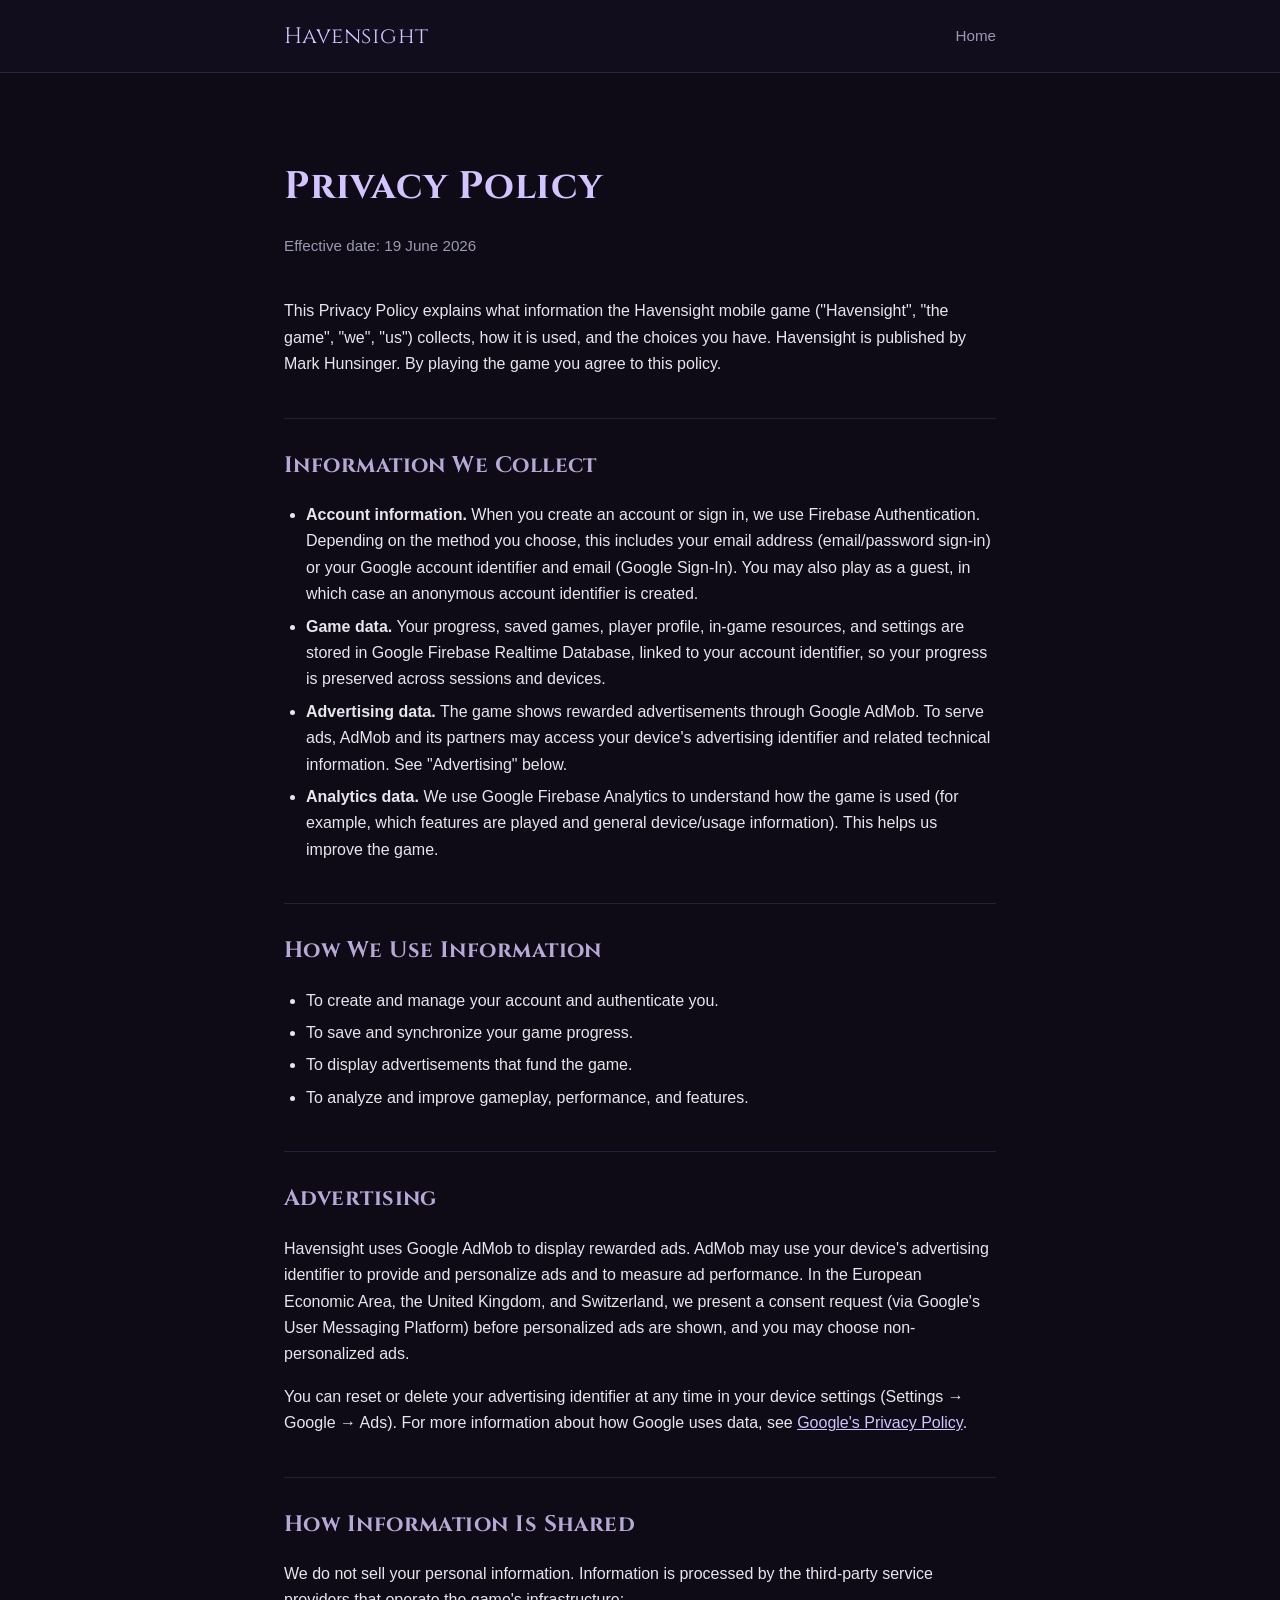
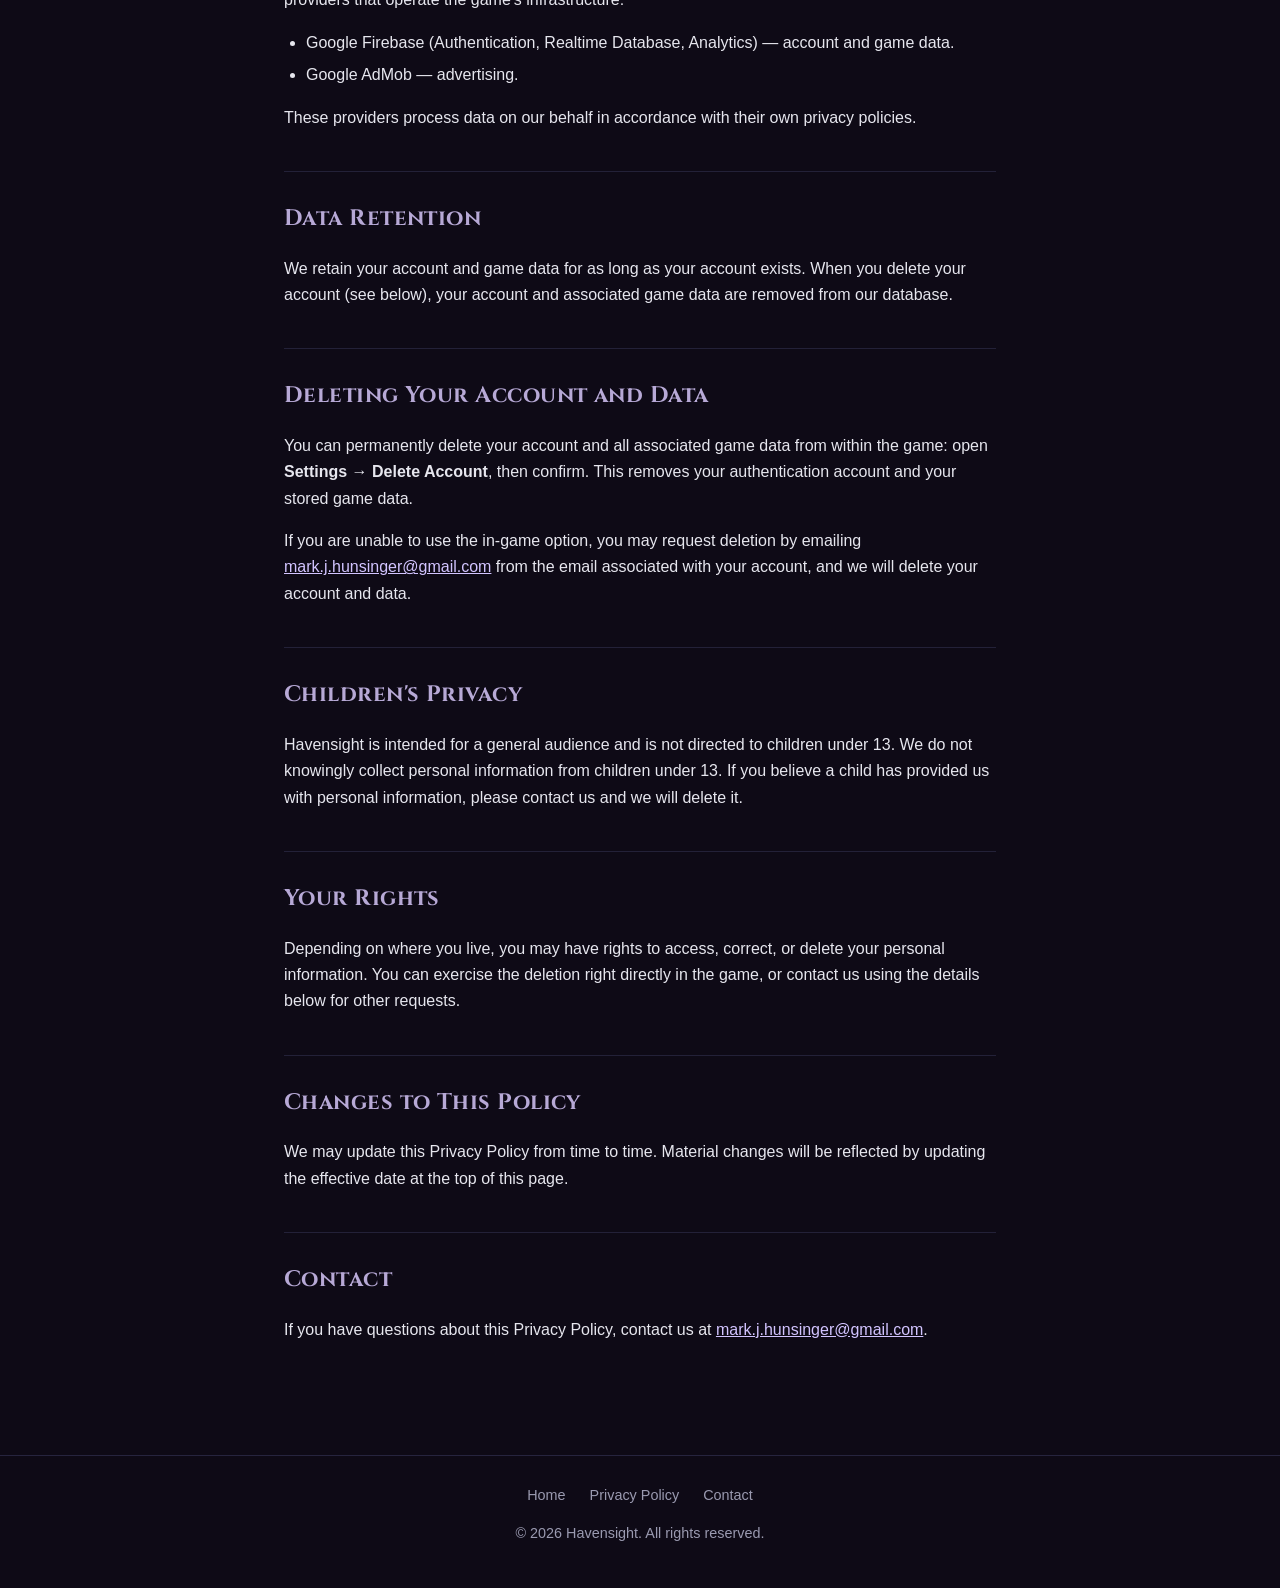
==== privacy.html @ 64c5741b "feat: Havensight landing page + privacy policy" ====
<!DOCTYPE html>
<html lang="en">
<head>
  <meta charset="utf-8">
  <meta name="viewport" content="width=device-width, initial-scale=1">
  <title>Privacy Policy — Havensight</title>
  <meta name="description" content="Privacy Policy for the Havensight Android game.">
  <link rel="preconnect" href="https://fonts.googleapis.com">
  <link rel="preconnect" href="https://fonts.gstatic.com" crossorigin>
  <link href="https://fonts.googleapis.com/css2?family=Cinzel:wght@500;600&display=swap" rel="stylesheet">
  <link rel="stylesheet" href="style.css">
</head>
<body>
  <header class="site-header">
    <div class="wrap">
      <a class="brand" href="index.html">Havensight</a>
      <nav class="nav">
        <a href="index.html">Home</a>
      </nav>
    </div>
  </header>

  <main class="content">
    <div class="wrap">
      <h1>Privacy Policy</h1>
      <p class="effective">Effective date: 19 June 2026</p>

      <p>This Privacy Policy explains what information the Havensight mobile game
      ("Havensight", "the game", "we", "us") collects, how it is used, and the
      choices you have. Havensight is published by Mark Hunsinger. By playing the
      game you agree to this policy.</p>

      <h2>Information We Collect</h2>
      <ul>
        <li><strong>Account information.</strong> When you create an account or
        sign in, we use Firebase Authentication. Depending on the method you
        choose, this includes your email address (email/password sign-in) or your
        Google account identifier and email (Google Sign-In). You may also play as
        a guest, in which case an anonymous account identifier is created.</li>
        <li><strong>Game data.</strong> Your progress, saved games, player profile,
        in-game resources, and settings are stored in Google Firebase Realtime
        Database, linked to your account identifier, so your progress is preserved
        across sessions and devices.</li>
        <li><strong>Advertising data.</strong> The game shows rewarded advertisements
        through Google AdMob. To serve ads, AdMob and its partners may access your
        device's advertising identifier and related technical information. See
        "Advertising" below.</li>
        <li><strong>Analytics data.</strong> We use Google Firebase Analytics to
        understand how the game is used (for example, which features are played and
        general device/usage information). This helps us improve the game.</li>
      </ul>

      <h2>How We Use Information</h2>
      <ul>
        <li>To create and manage your account and authenticate you.</li>
        <li>To save and synchronize your game progress.</li>
        <li>To display advertisements that fund the game.</li>
        <li>To analyze and improve gameplay, performance, and features.</li>
      </ul>

      <h2>Advertising</h2>
      <p>Havensight uses Google AdMob to display rewarded ads. AdMob may use your
      device's advertising identifier to provide and personalize ads and to measure
      ad performance. In the European Economic Area, the United Kingdom, and
      Switzerland, we present a consent request (via Google's User Messaging Platform)
      before personalized ads are shown, and you may choose non-personalized ads.</p>
      <p>You can reset or delete your advertising identifier at any time in your
      device settings (Settings &rarr; Google &rarr; Ads). For more information about
      how Google uses data, see
      <a href="https://policies.google.com/privacy" target="_blank" rel="noopener">Google's Privacy Policy</a>.</p>

      <h2>How Information Is Shared</h2>
      <p>We do not sell your personal information. Information is processed by the
      third-party service providers that operate the game's infrastructure:</p>
      <ul>
        <li>Google Firebase (Authentication, Realtime Database, Analytics) — account and game data.</li>
        <li>Google AdMob — advertising.</li>
      </ul>
      <p>These providers process data on our behalf in accordance with their own
      privacy policies.</p>

      <h2>Data Retention</h2>
      <p>We retain your account and game data for as long as your account exists.
      When you delete your account (see below), your account and associated game
      data are removed from our database.</p>

      <h2>Deleting Your Account and Data</h2>
      <p>You can permanently delete your account and all associated game data from
      within the game: open <strong>Settings &rarr; Delete Account</strong>, then
      confirm. This removes your authentication account and your stored game data.</p>
      <p>If you are unable to use the in-game option, you may request deletion by
      emailing <a href="mailto:mark.j.hunsinger@gmail.com">mark.j.hunsinger@gmail.com</a>
      from the email associated with your account, and we will delete your account
      and data.</p>

      <h2>Children's Privacy</h2>
      <p>Havensight is intended for a general audience and is not directed to
      children under 13. We do not knowingly collect personal information from
      children under 13. If you believe a child has provided us with personal
      information, please contact us and we will delete it.</p>

      <h2>Your Rights</h2>
      <p>Depending on where you live, you may have rights to access, correct, or
      delete your personal information. You can exercise the deletion right directly
      in the game, or contact us using the details below for other requests.</p>

      <h2>Changes to This Policy</h2>
      <p>We may update this Privacy Policy from time to time. Material changes will
      be reflected by updating the effective date at the top of this page.</p>

      <h2>Contact</h2>
      <p>If you have questions about this Privacy Policy, contact us at
      <a href="mailto:mark.j.hunsinger@gmail.com">mark.j.hunsinger@gmail.com</a>.</p>
    </div>
  </main>

  <footer class="site-footer">
    <div class="wrap">
      <a href="index.html">Home</a>
      <a href="privacy.html">Privacy Policy</a>
      <a href="mailto:mark.j.hunsinger@gmail.com">Contact</a>
      <p>&copy; 2026 Havensight. All rights reserved.</p>
    </div>
  </footer>
</body>
</html>
---- style.css ----
:root {
  --bg: #0e0a16;
  --panel: #1a1a24;
  --border: #4c4c7a;
  --text: #e6e6ee;
  --muted: #9a9ab0;
  --accent: #b7a9d6;
  --accent-strong: #d2c4ff;
}

* { box-sizing: border-box; }

html { scroll-behavior: smooth; }

body {
  margin: 0;
  background: var(--bg);
  color: var(--text);
  font-family: -apple-system, BlinkMacSystemFont, "Segoe UI", Roboto, Helvetica, Arial, sans-serif;
  line-height: 1.65;
}

h1, h2, h3, .brand {
  font-family: "Cinzel", Georgia, "Times New Roman", serif;
  letter-spacing: 0.02em;
}

a { color: var(--accent-strong); }
a:hover { color: #fff; }

.wrap {
  max-width: 760px;
  margin: 0 auto;
  padding: 0 24px;
}

/* ---- Header / nav ---- */
.site-header {
  border-bottom: 1px solid rgba(76, 76, 122, 0.4);
  background: rgba(20, 16, 34, 0.6);
}
.site-header .wrap {
  display: flex;
  align-items: center;
  justify-content: space-between;
  height: 72px;
}
.brand {
  font-size: 1.4rem;
  color: var(--accent-strong);
  text-decoration: none;
}
.nav a {
  margin-left: 22px;
  text-decoration: none;
  color: var(--muted);
  font-size: 0.95rem;
}
.nav a:hover { color: #fff; }

/* ---- Hero ---- */
.hero {
  text-align: center;
  padding: 96px 0 72px;
}
.hero h1 {
  font-size: 3rem;
  margin: 0 0 12px;
  color: var(--accent-strong);
}
.hero .tagline {
  font-size: 1.25rem;
  color: var(--muted);
  margin: 0 auto 36px;
  max-width: 520px;
}
.btn {
  display: inline-block;
  padding: 14px 34px;
  border-radius: 10px;
  background: linear-gradient(180deg, #5a3fa0, #3a2768);
  border: 1px solid rgba(183, 169, 214, 0.5);
  color: #fff;
  text-decoration: none;
  font-size: 1.05rem;
}
.btn:hover { color: #fff; border-color: var(--accent-strong); }

/* ---- Feature cards ---- */
.features {
  display: grid;
  grid-template-columns: repeat(auto-fit, minmax(200px, 1fr));
  gap: 18px;
  padding: 24px 0 80px;
}
.card {
  background: var(--panel);
  border: 1px solid rgba(76, 76, 122, 0.5);
  border-radius: 16px;
  padding: 26px 22px;
}
.card h3 {
  margin: 0 0 8px;
  font-size: 1.15rem;
  color: var(--accent);
}
.card p { margin: 0; color: var(--muted); font-size: 0.98rem; }

/* ---- Legal / content pages ---- */
.content {
  padding: 56px 0 96px;
}
.content h1 { font-size: 2.4rem; color: var(--accent-strong); margin-bottom: 4px; }
.content .effective { color: var(--muted); font-size: 0.95rem; margin-bottom: 40px; }
.content h2 {
  font-size: 1.4rem;
  color: var(--accent);
  margin-top: 40px;
  border-top: 1px solid rgba(76, 76, 122, 0.35);
  padding-top: 28px;
}
.content ul { padding-left: 22px; }
.content li { margin-bottom: 6px; }

/* ---- Footer ---- */
.site-footer {
  border-top: 1px solid rgba(76, 76, 122, 0.4);
  padding: 28px 0;
  text-align: center;
  color: var(--muted);
  font-size: 0.9rem;
}
.site-footer a { color: var(--muted); margin: 0 10px; text-decoration: none; }
.site-footer a:hover { color: #fff; }

@media (max-width: 520px) {
  .hero h1 { font-size: 2.3rem; }
  .hero { padding: 64px 0 48px; }
}
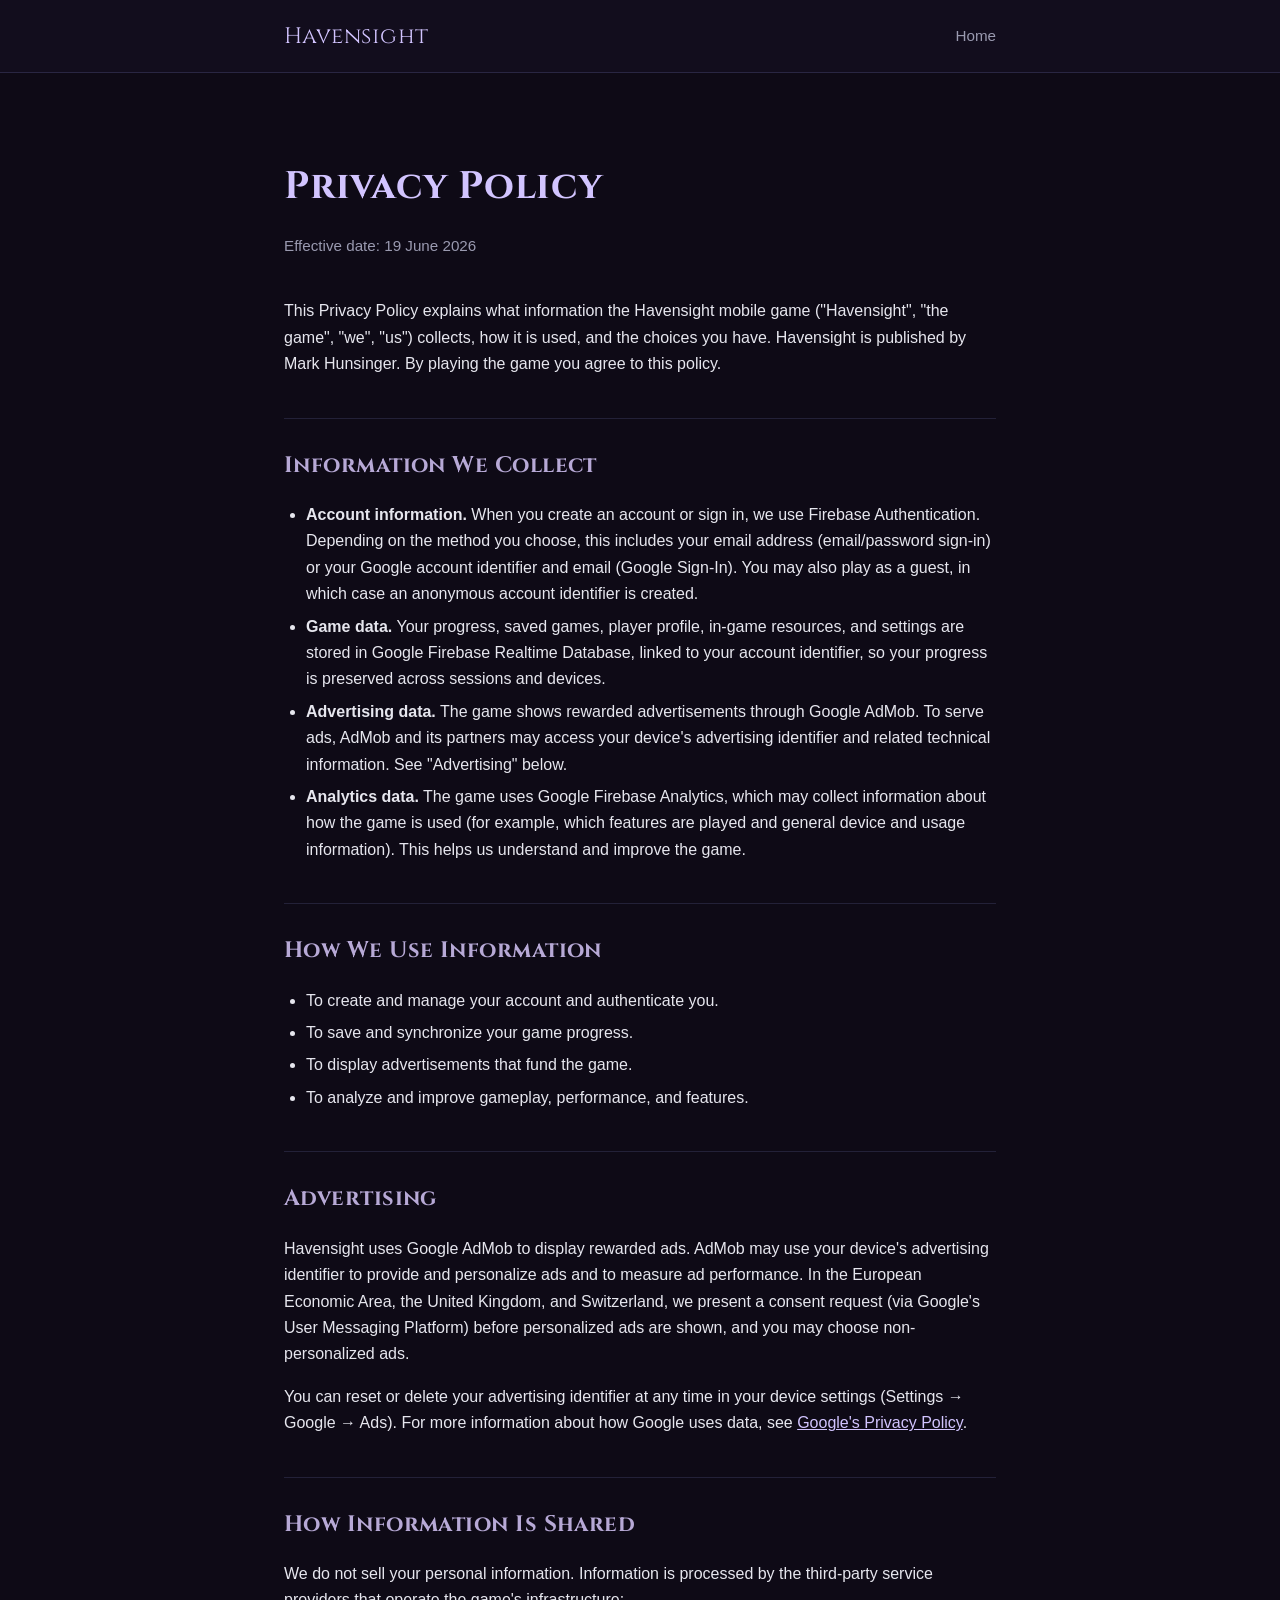
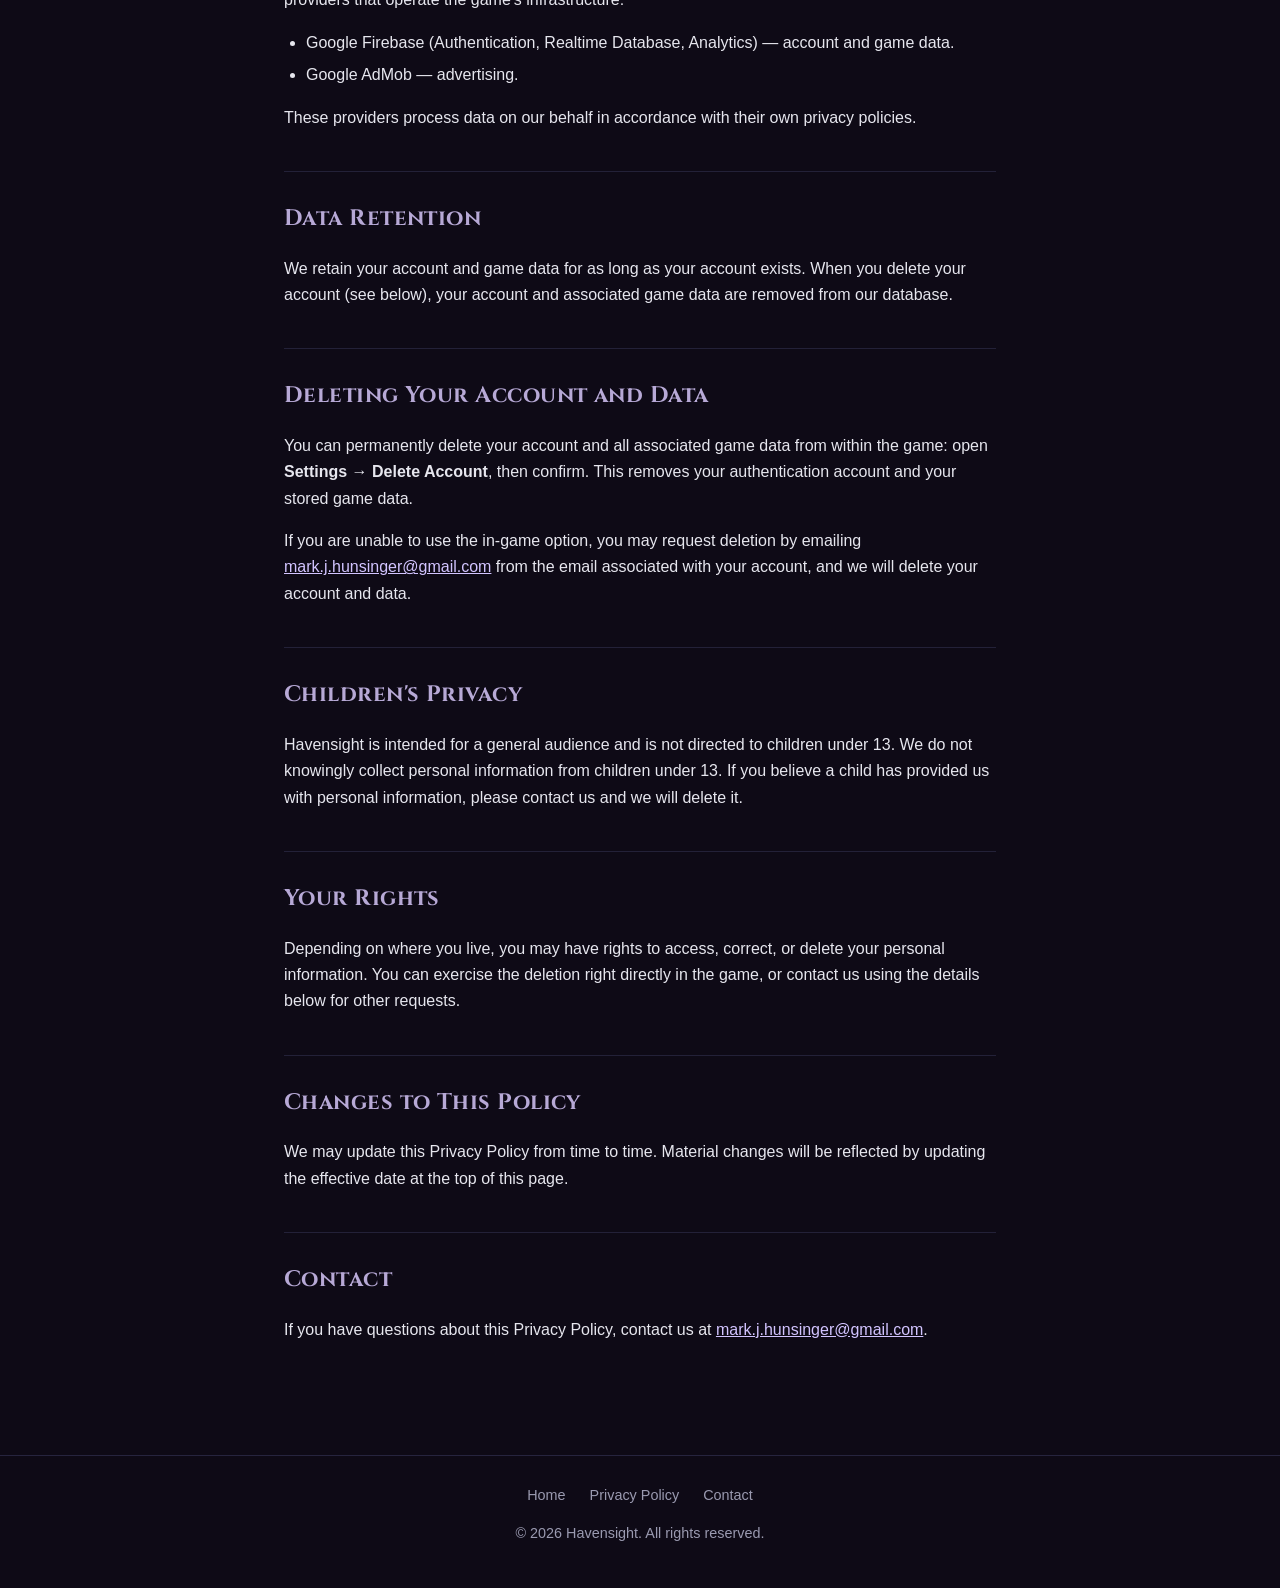
==== commit c07df216: "docs(privacy): soften analytics wording (present + future use)" ====
--- a/privacy.html
+++ b/privacy.html
@@ -45,9 +45,10 @@
         through Google AdMob. To serve ads, AdMob and its partners may access your
         device's advertising identifier and related technical information. See
         "Advertising" below.</li>
-        <li><strong>Analytics data.</strong> We use Google Firebase Analytics to
-        understand how the game is used (for example, which features are played and
-        general device/usage information). This helps us improve the game.</li>
+        <li><strong>Analytics data.</strong> The game uses Google Firebase Analytics,
+        which may collect information about how the game is used (for example, which
+        features are played and general device and usage information). This helps us
+        understand and improve the game.</li>
       </ul>
 
       <h2>How We Use Information</h2>
